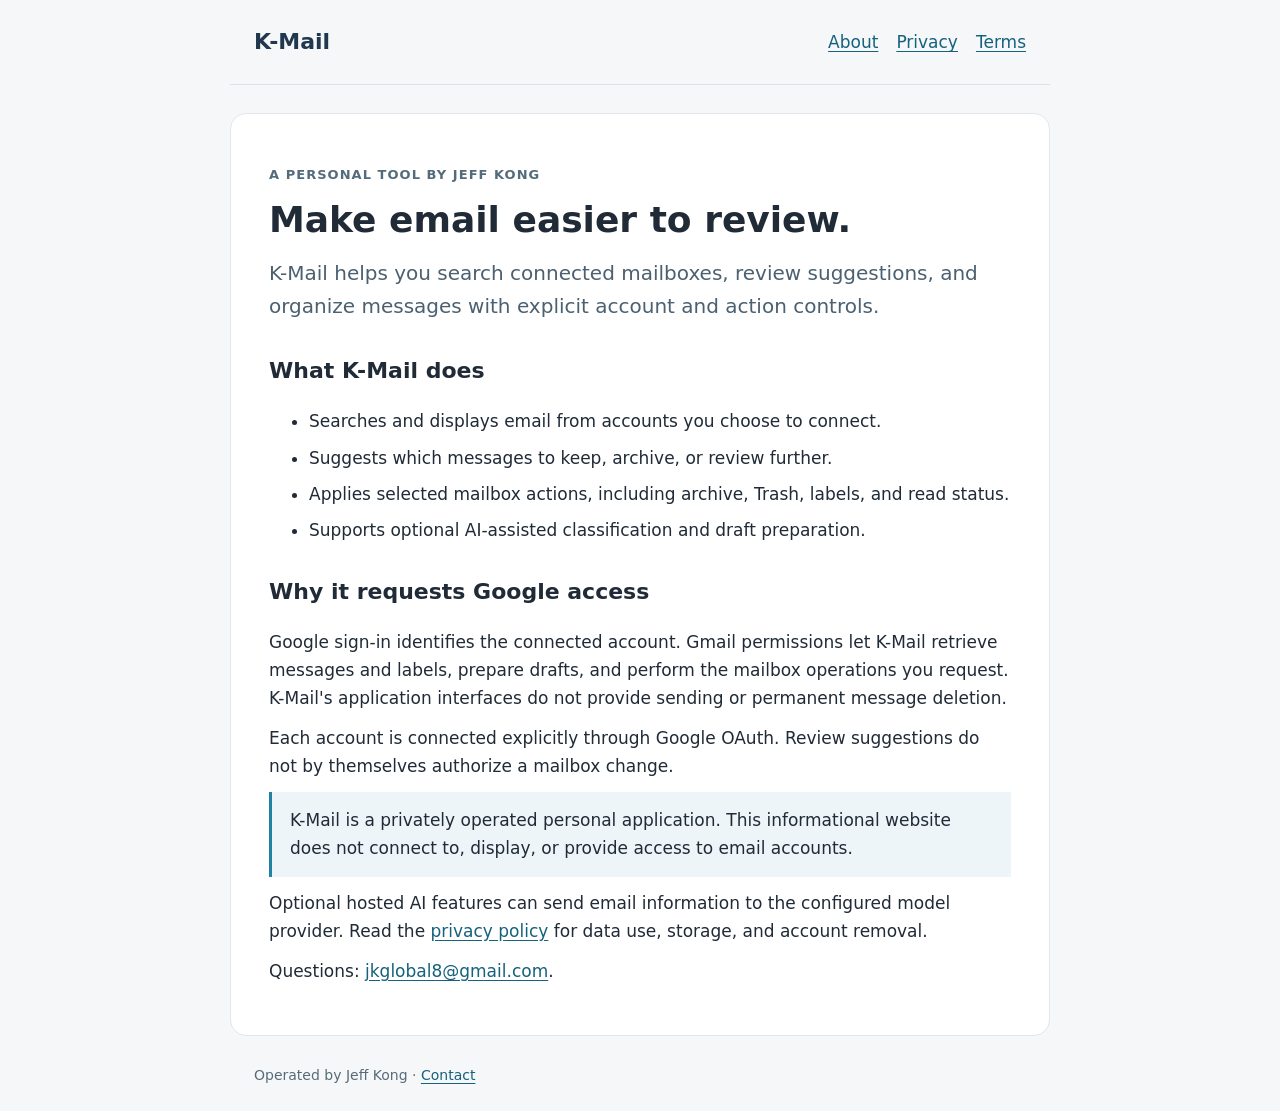
==== index.html @ c331290f "Publish K-Mail application information and policies" ====
<!doctype html>
<html lang="en"><head><meta charset="utf-8"><meta name="viewport" content="width=device-width,initial-scale=1"><title>K-Mail — personal email review</title><meta name="description" content="K-Mail personal email review: application information, privacy, and terms."><link rel="stylesheet" href="style.css"></head>
<body><header><a class="brand" href="index.html">K-Mail</a><nav aria-label="Main navigation"><a href="index.html">About</a><a href="privacy.html">Privacy</a><a href="terms.html">Terms</a></nav></header><main><p class="eyebrow">A personal tool by Jeff Kong</p>
<h1>Make email easier to review.</h1>
<p class="lead">K-Mail helps you search connected mailboxes, review suggestions, and organize messages with explicit account and action controls.</p>
<h2>What K-Mail does</h2>
<ul><li>Searches and displays email from accounts you choose to connect.</li><li>Suggests which messages to keep, archive, or review further.</li><li>Applies selected mailbox actions, including archive, Trash, labels, and read status.</li><li>Supports optional AI-assisted classification and draft preparation.</li></ul>
<h2>Why it requests Google access</h2>
<p>Google sign-in identifies the connected account. Gmail permissions let K-Mail retrieve messages and labels, prepare drafts, and perform the mailbox operations you request. K-Mail's application interfaces do not provide sending or permanent message deletion.</p>
<p>Each account is connected explicitly through Google OAuth. Review suggestions do not by themselves authorize a mailbox change.</p>
<p class="note">K-Mail is a privately operated personal application. This informational website does not connect to, display, or provide access to email accounts.</p>
<p>Optional hosted AI features can send email information to the configured model provider. Read the <a href="privacy.html">privacy policy</a> for data use, storage, and account removal.</p>
<p>Questions: <a href="mailto:jkglobal8@gmail.com">jkglobal8@gmail.com</a>.</p></main><footer>Operated by Jeff Kong · <a href="mailto:jkglobal8@gmail.com">Contact</a></footer></body></html>
---- style.css ----
*{box-sizing:border-box}body{margin:0;background:#f5f7f9;color:#202b37;font:17px/1.65 system-ui,-apple-system,sans-serif}header,main,footer{max-width:820px;margin:auto;padding:24px}header{display:flex;justify-content:space-between;align-items:center;border-bottom:1px solid #dbe2e8}header a.brand{font-size:22px;font-weight:750;text-decoration:none;color:#20374d}nav{display:flex;gap:18px}a{color:#16617d;text-underline-offset:3px}main{background:white;margin-top:28px;margin-bottom:28px;padding:38px;border:1px solid #e1e7ec;border-radius:16px}h1{font-size:36px;line-height:1.2;margin:0 0 16px}h2{font-size:22px;margin-top:30px}p{margin:12px 0}.eyebrow{font-size:13px;font-weight:700;letter-spacing:.08em;text-transform:uppercase;color:#536b7b}.lead{font-size:20px;color:#4b6070}.note{background:#edf5f8;border-left:3px solid #2182a1;padding:14px 18px}footer{font-size:14px;color:#586b79;padding-top:0}li{margin-bottom:8px}@media(max-width:600px){header{align-items:flex-start;gap:18px;flex-direction:column}nav{gap:15px;font-size:15px}main{border-radius:0;padding:26px 22px;margin-top:0}h1{font-size:31px}}
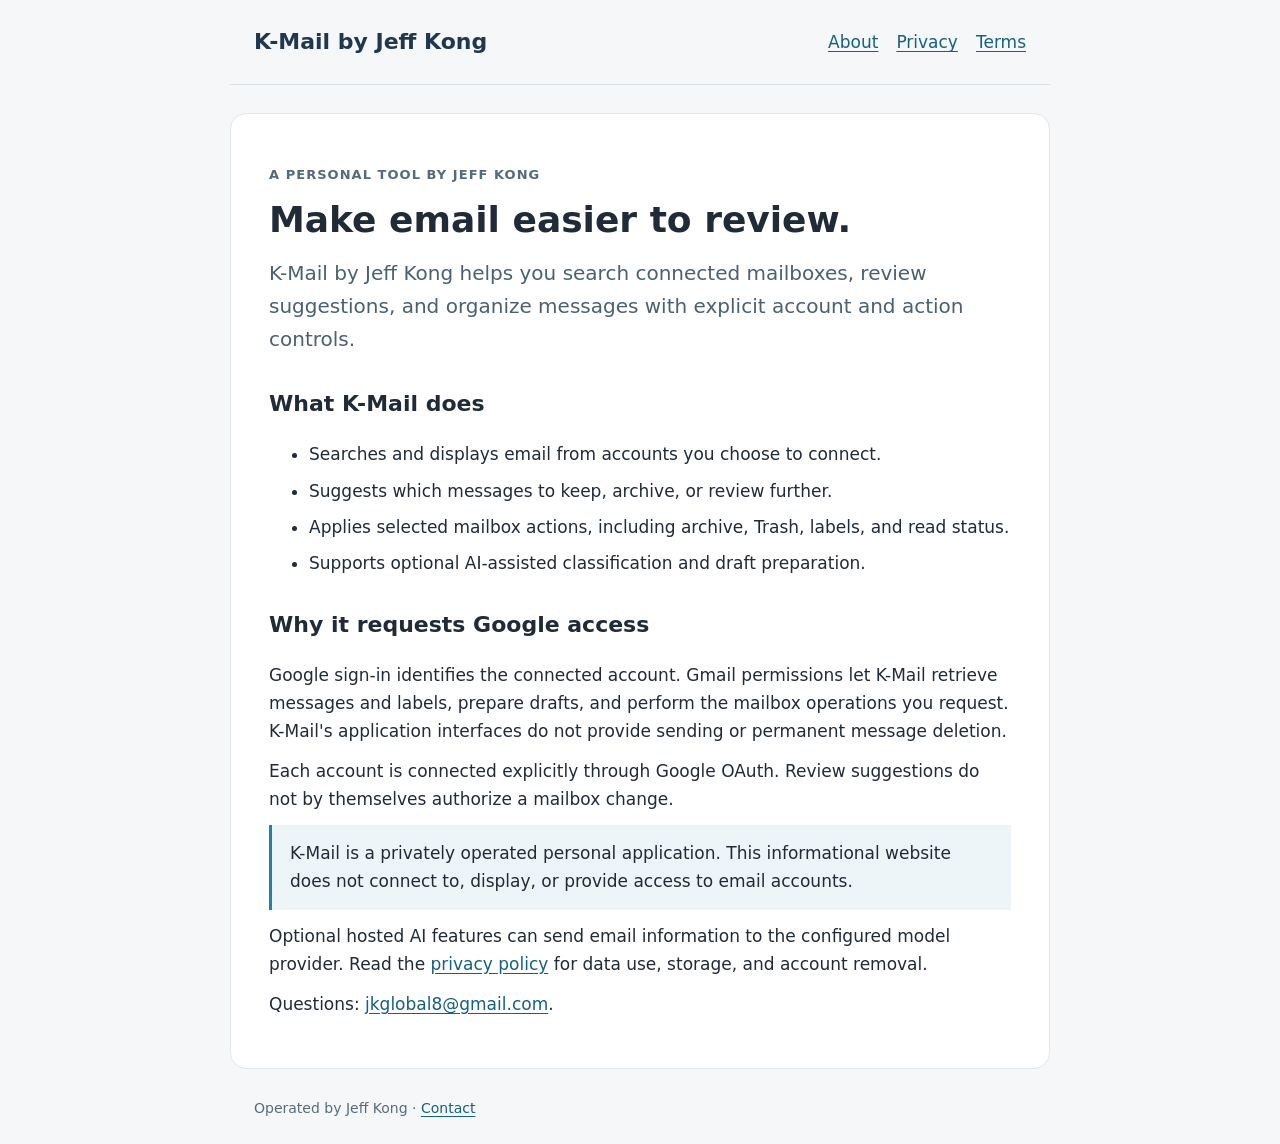
==== commit 590c045a: "Match accepted OAuth application display name" ====
--- a/index.html
+++ b/index.html
@@ -1,8 +1,8 @@
 <!doctype html>
-<html lang="en"><head><meta charset="utf-8"><meta name="viewport" content="width=device-width,initial-scale=1"><title>K-Mail — personal email review</title><meta name="description" content="K-Mail personal email review: application information, privacy, and terms."><link rel="stylesheet" href="style.css"></head>
-<body><header><a class="brand" href="index.html">K-Mail</a><nav aria-label="Main navigation"><a href="index.html">About</a><a href="privacy.html">Privacy</a><a href="terms.html">Terms</a></nav></header><main><p class="eyebrow">A personal tool by Jeff Kong</p>
+<html lang="en"><head><meta charset="utf-8"><meta name="viewport" content="width=device-width,initial-scale=1"><title>K-Mail by Jeff Kong — personal email review</title><meta name="description" content="K-Mail personal email review: application information, privacy, and terms."><link rel="stylesheet" href="style.css"><meta name="google-site-verification" content="E5E9OEMIqM7K8-6v8kYlf4I-4G6lciHtIEctSac-zBk" /></head>
+<body><header><a class="brand" href="index.html">K-Mail by Jeff Kong</a><nav aria-label="Main navigation"><a href="index.html">About</a><a href="privacy.html">Privacy</a><a href="terms.html">Terms</a></nav></header><main><p class="eyebrow">A personal tool by Jeff Kong</p>
 <h1>Make email easier to review.</h1>
-<p class="lead">K-Mail helps you search connected mailboxes, review suggestions, and organize messages with explicit account and action controls.</p>
+<p class="lead">K-Mail by Jeff Kong helps you search connected mailboxes, review suggestions, and organize messages with explicit account and action controls.</p>
 <h2>What K-Mail does</h2>
 <ul><li>Searches and displays email from accounts you choose to connect.</li><li>Suggests which messages to keep, archive, or review further.</li><li>Applies selected mailbox actions, including archive, Trash, labels, and read status.</li><li>Supports optional AI-assisted classification and draft preparation.</li></ul>
 <h2>Why it requests Google access</h2>
